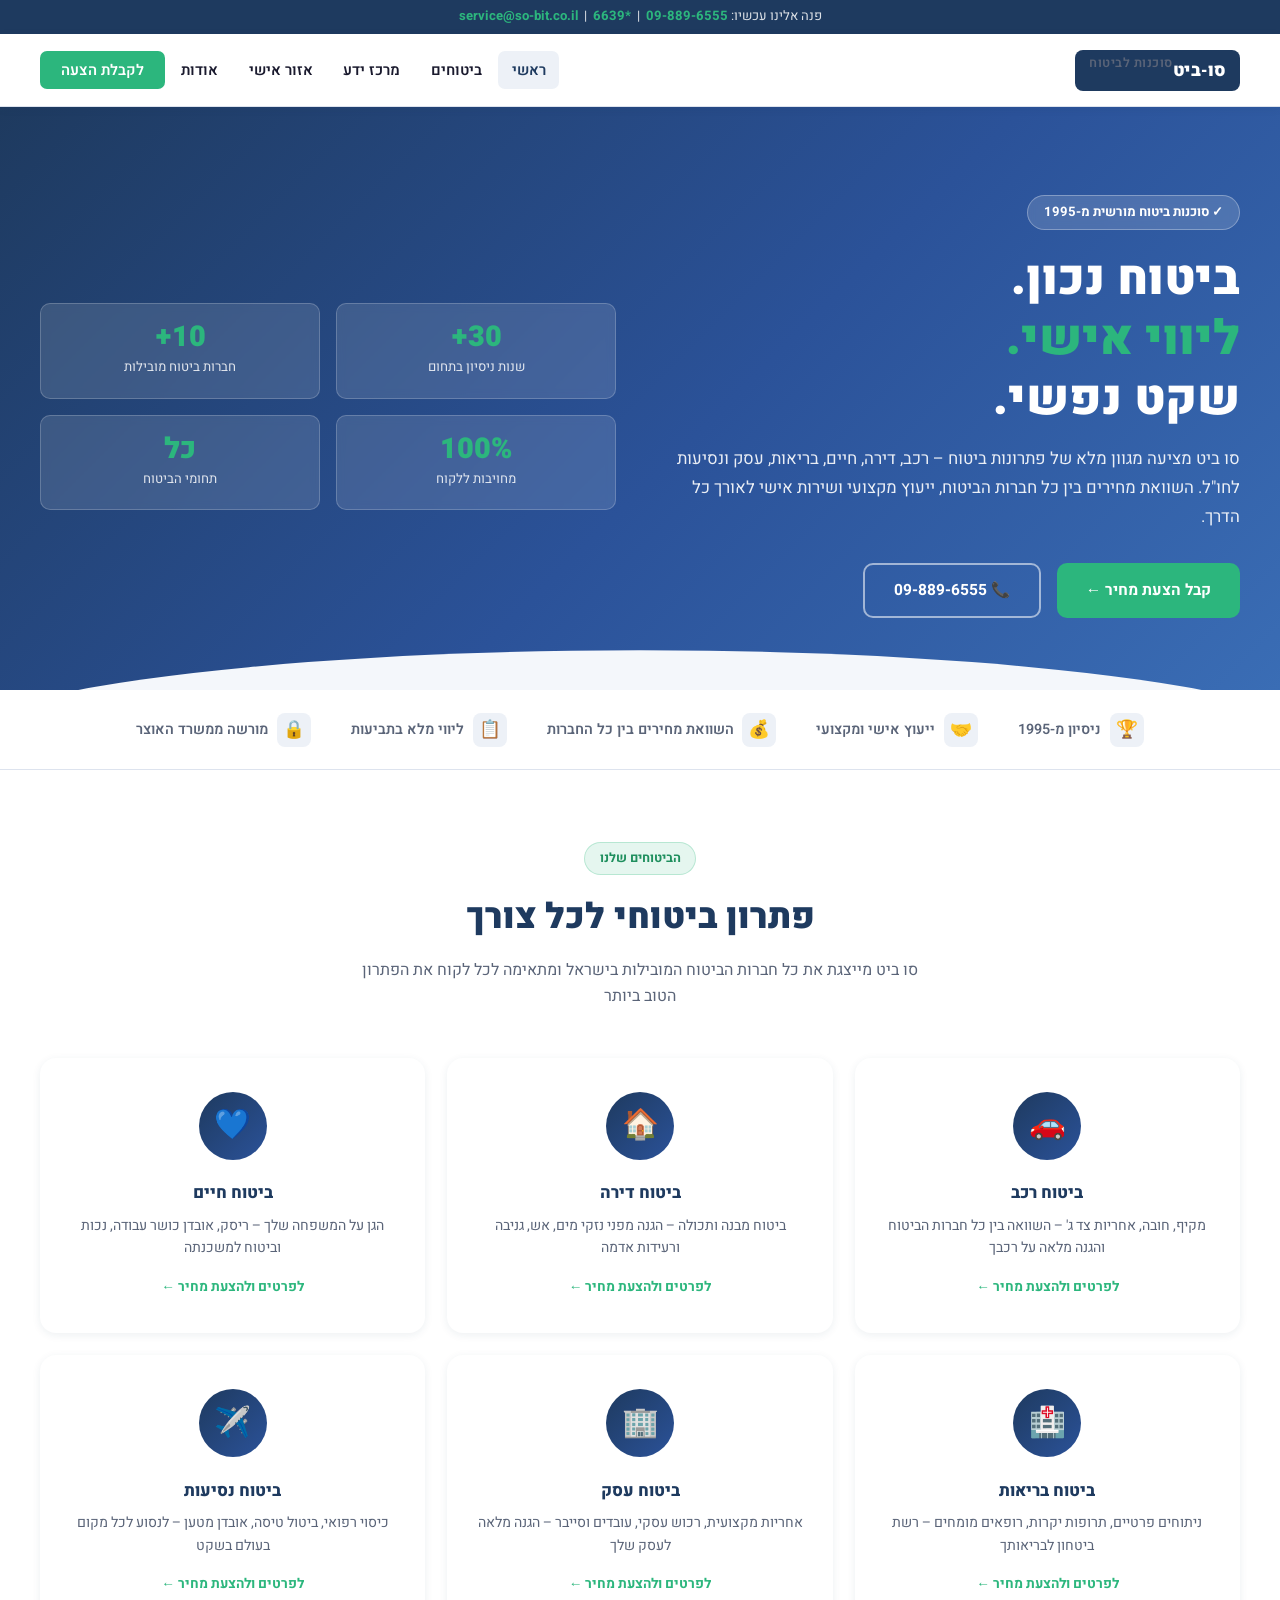
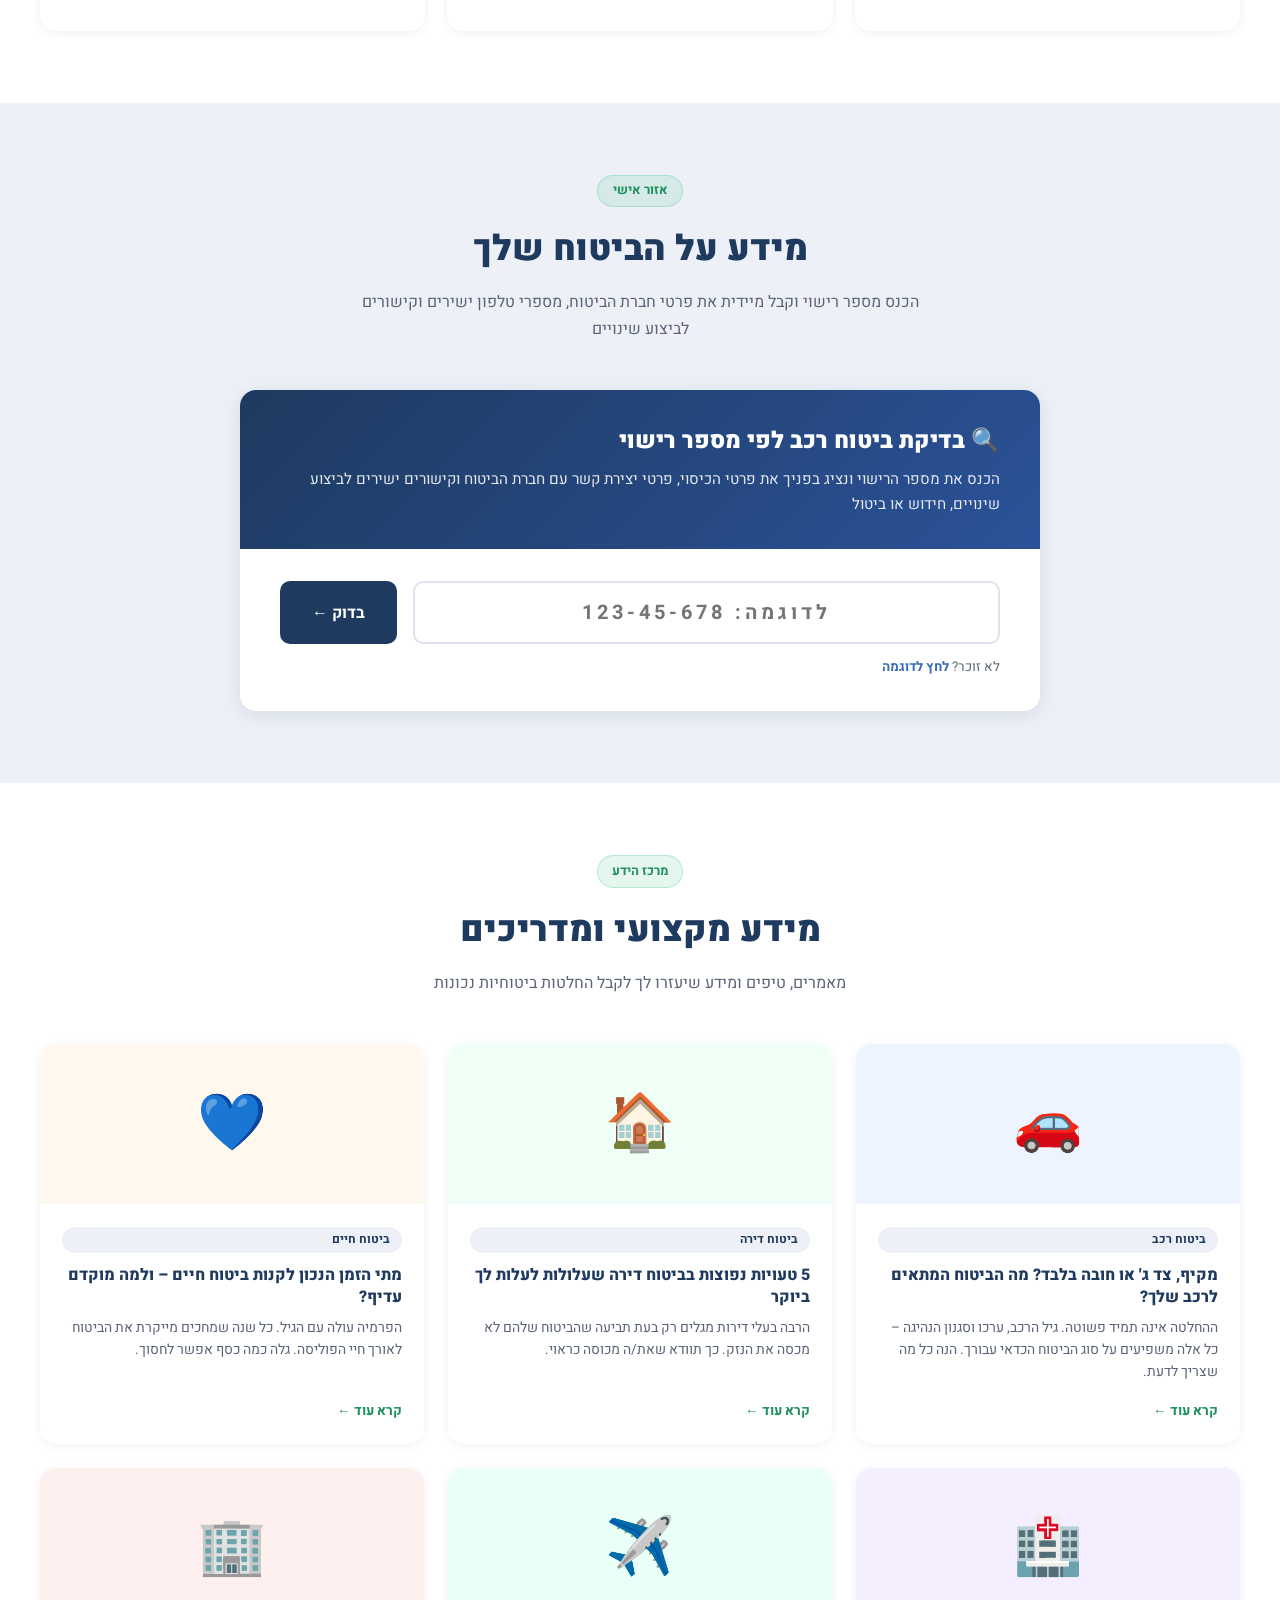
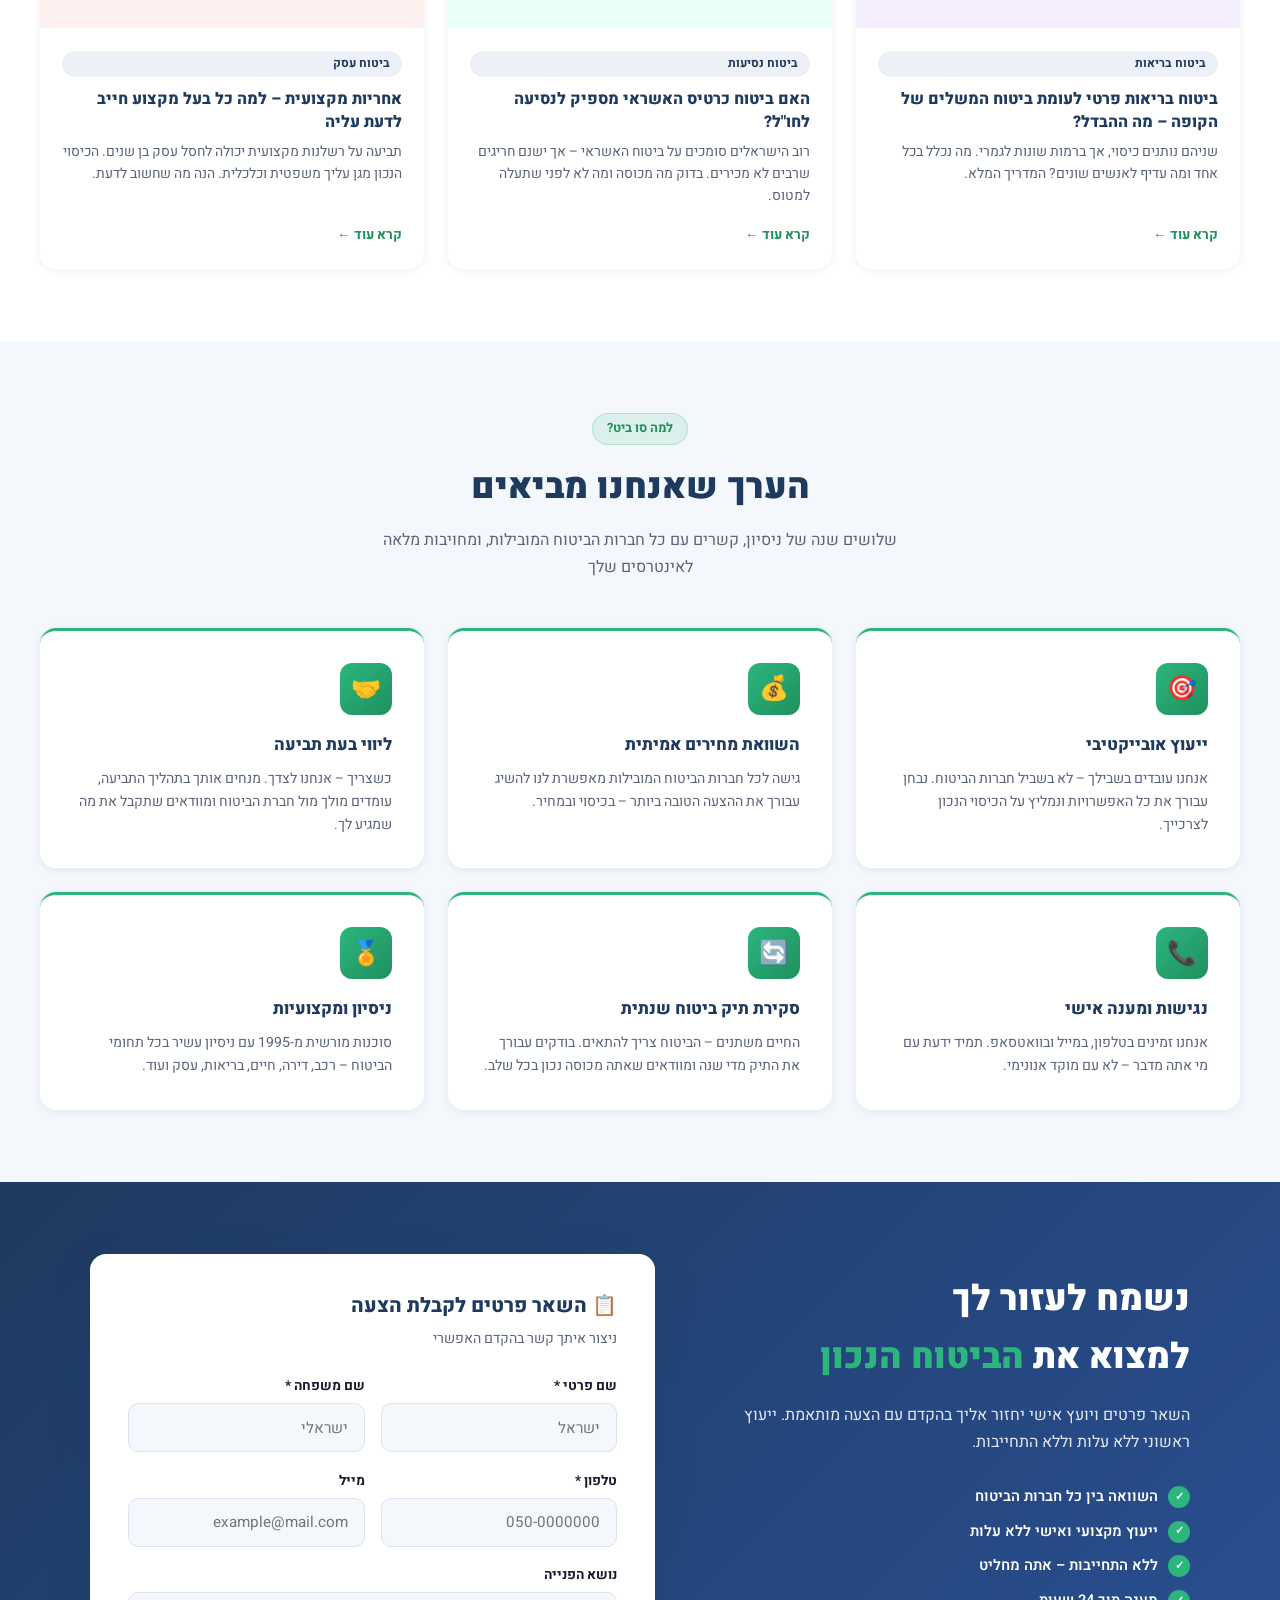
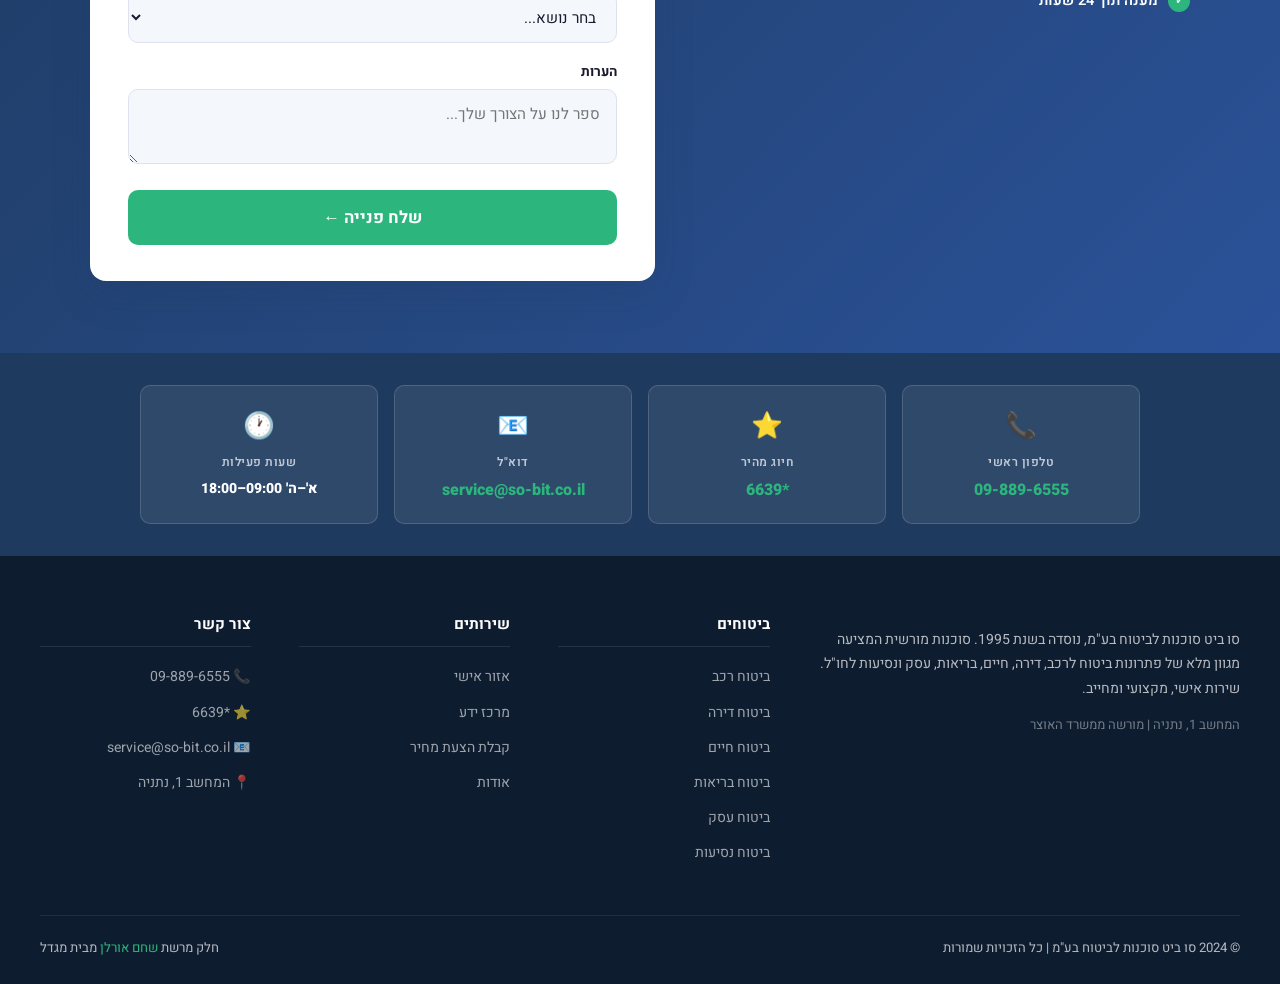
==== index.html @ 4c451e53 "Initial release: So-Bit insurance agency website Full multi-page website including main landing page" ====
<!DOCTYPE html>
<html lang="he" dir="rtl">
<head>
  <meta charset="UTF-8">
  <meta name="viewport" content="width=device-width, initial-scale=1.0">
  <title>סו ביט – סוכנות לביטוח | ביטוח רכב, דירה, חיים, בריאות ועוד</title>
  <meta name="description" content="סו ביט סוכנות לביטוח – ניסיון מ-1995. ביטוח רכב, דירה, חיים, בריאות, עסק ונסיעות. שירות אישי ומקצועי. 09-889-6555">
  <link rel="preconnect" href="https://fonts.googleapis.com">
  <link href="https://fonts.googleapis.com/css2?family=Heebo:wght@400;600;700;800;900&display=swap" rel="stylesheet">
  <link rel="stylesheet" href="style.css">
</head>
<body>

<!-- TOP BAR -->
<div class="top-bar">
  פנה אלינו עכשיו: <a href="tel:098896555">09-889-6555</a> &nbsp;|&nbsp; <a href="tel:*6639">&#42;6639</a> &nbsp;|&nbsp; <a href="mailto:service@so-bit.co.il">service@so-bit.co.il</a>
</div>

<!-- NAVBAR -->
<nav class="navbar">
  <div class="navbar-inner">
    <a href="index.html" class="logo">
      <img src="https://shaham-orlan.co.il/wp-content/uploads/2024/04/so-bit-logo.png"
           alt="סו ביט ביטוח"
           onerror="this.style.display='none'; this.nextElementSibling.style.display='flex'">
      <span class="logo-fallback" style="display:none;">
        סו&#8209;ביט
        <small class="logo-sub">סוכנות לביטוח</small>
      </span>
    </a>
    <div class="hamburger"><span></span><span></span><span></span></div>
    <ul class="nav-links">
      <li><a href="index.html" class="active">ראשי</a></li>
      <li><a href="#products">ביטוחים</a></li>
      <li><a href="#knowledge">מרכז ידע</a></li>
      <li><a href="#personal">אזור אישי</a></li>
      <li><a href="#about">אודות</a></li>
      <li><a href="#lead-form" class="nav-cta">לקבלת הצעה</a></li>
    </ul>
  </div>
</nav>

<!-- HERO -->
<section class="hero">
  <div class="hero-inner container">
    <div class="hero-left">
      <div class="hero-badge">✓ סוכנות ביטוח מורשית מ-1995</div>
      <h1>ביטוח נכון.<br><span>ליווי אישי.</span><br>שקט נפשי.</h1>
      <p class="hero-desc">
        סו ביט מציעה מגוון מלא של פתרונות ביטוח – רכב, דירה, חיים, בריאות, עסק ונסיעות לחו"ל.
        השוואת מחירים בין כל חברות הביטוח, ייעוץ מקצועי ושירות אישי לאורך כל הדרך.
      </p>
      <div class="hero-btns">
        <a href="#lead-form" class="btn btn-green">קבל הצעת מחיר ←</a>
        <a href="tel:098896555" class="btn btn-white-outline">📞 09-889-6555</a>
      </div>
    </div>
    <div class="hero-right">
      <div class="hero-stats">
        <div class="stat-card">
          <div class="stat-num">30+</div>
          <div class="stat-label">שנות ניסיון בתחום</div>
        </div>
        <div class="stat-card">
          <div class="stat-num">10+</div>
          <div class="stat-label">חברות ביטוח מובילות</div>
        </div>
        <div class="stat-card">
          <div class="stat-num">100%</div>
          <div class="stat-label">מחויבות ללקוח</div>
        </div>
        <div class="stat-card">
          <div class="stat-num">כל</div>
          <div class="stat-label">תחומי הביטוח</div>
        </div>
      </div>
    </div>
  </div>
</section>

<!-- TRUST BAR -->
<div class="trust-bar">
  <div class="trust-bar-inner">
    <div class="trust-item"><span class="trust-icon">🏆</span>ניסיון מ-1995</div>
    <div class="trust-item"><span class="trust-icon">🤝</span>ייעוץ אישי ומקצועי</div>
    <div class="trust-item"><span class="trust-icon">💰</span>השוואת מחירים בין כל החברות</div>
    <div class="trust-item"><span class="trust-icon">📋</span>ליווי מלא בתביעות</div>
    <div class="trust-item"><span class="trust-icon">🔒</span>מורשה ממשרד האוצר</div>
  </div>
</div>

<!-- PRODUCTS -->
<section class="section section-white" id="products">
  <div class="container">
    <div class="section-header">
      <div class="tag">הביטוחים שלנו</div>
      <h2>פתרון ביטוחי לכל צורך</h2>
      <p>סו ביט מייצגת את כל חברות הביטוח המובילות בישראל ומתאימה לכל לקוח את הפתרון הטוב ביותר</p>
    </div>
    <div class="products-grid">
      <a href="products/car.html" class="product-card">
        <div class="product-icon">🚗</div>
        <h3>ביטוח רכב</h3>
        <p>מקיף, חובה, אחריות צד ג' – השוואה בין כל חברות הביטוח והגנה מלאה על רכבך</p>
        <span class="product-arrow">לפרטים ולהצעת מחיר ←</span>
      </a>
      <a href="products/home.html" class="product-card">
        <div class="product-icon">🏠</div>
        <h3>ביטוח דירה</h3>
        <p>ביטוח מבנה ותכולה – הגנה מפני נזקי מים, אש, גניבה ורעידות אדמה</p>
        <span class="product-arrow">לפרטים ולהצעת מחיר ←</span>
      </a>
      <a href="products/life.html" class="product-card">
        <div class="product-icon">💙</div>
        <h3>ביטוח חיים</h3>
        <p>הגן על המשפחה שלך – ריסק, אובדן כושר עבודה, נכות וביטוח למשכנתה</p>
        <span class="product-arrow">לפרטים ולהצעת מחיר ←</span>
      </a>
      <a href="products/health.html" class="product-card">
        <div class="product-icon">🏥</div>
        <h3>ביטוח בריאות</h3>
        <p>ניתוחים פרטיים, תרופות יקרות, רופאים מומחים – רשת ביטחון לבריאותך</p>
        <span class="product-arrow">לפרטים ולהצעת מחיר ←</span>
      </a>
      <a href="products/business.html" class="product-card">
        <div class="product-icon">🏢</div>
        <h3>ביטוח עסק</h3>
        <p>אחריות מקצועית, רכוש עסקי, עובדים וסייבר – הגנה מלאה לעסק שלך</p>
        <span class="product-arrow">לפרטים ולהצעת מחיר ←</span>
      </a>
      <a href="products/travel.html" class="product-card">
        <div class="product-icon">✈️</div>
        <h3>ביטוח נסיעות</h3>
        <p>כיסוי רפואי, ביטול טיסה, אובדן מטען – לנסוע לכל מקום בעולם בשקט</p>
        <span class="product-arrow">לפרטים ולהצעת מחיר ←</span>
      </a>
    </div>
  </div>
</section>

<!-- PERSONAL AREA -->
<section class="personal-area" id="personal">
  <div class="container">
    <div class="section-header">
      <div class="tag">אזור אישי</div>
      <h2>מידע על הביטוח שלך</h2>
      <p>הכנס מספר רישוי וקבל מיידית את פרטי חברת הביטוח, מספרי טלפון ישירים וקישורים לביצוע שינויים</p>
    </div>

    <div class="personal-box">
      <div class="personal-box-header">
        <h3>🔍 בדיקת ביטוח רכב לפי מספר רישוי</h3>
        <p>הכנס את מספר הרישוי ונציג בפניך את פרטי הכיסוי, פרטי יצירת קשר עם חברת הביטוח וקישורים ישירים לביצוע שינויים, חידוש או ביטול</p>
      </div>
      <div class="personal-box-body">
        <div class="plate-row">
          <input type="text" id="license-input" class="plate-input" placeholder="לדוגמה: 123-45-678" maxlength="10">
          <button id="search-btn" class="btn-search">בדוק ←</button>
        </div>
        <p class="demo-hint">לא זוכר? <a id="demo-hint" href="#">לחץ לדוגמה</a></p>

        <div id="error-msg" class="error-msg"></div>

        <div id="result-card" class="result-card">
          <div class="result-top">
            <div class="company-badge" id="res-icon">🛡️</div>
            <div>
              <div class="company-name" id="res-company"></div>
              <div class="company-type" id="res-type"></div>
            </div>
          </div>

          <div class="result-grid">
            <div class="result-cell">
              <div class="cell-label">מספר רישוי</div>
              <div class="cell-value" id="res-plate"></div>
            </div>
            <div class="result-cell">
              <div class="cell-label">מספר פוליסה</div>
              <div class="cell-value" id="res-policy"></div>
            </div>
            <div class="result-cell">
              <div class="cell-label">תוקף הפוליסה</div>
              <div class="cell-value" id="res-expiry"></div>
            </div>
          </div>

          <div class="result-actions">
            <h5>פעולות זמינות בחברת הביטוח</h5>
            <div class="action-btns">
              <a id="link-change" href="#" target="_blank" class="action-btn action-btn-fill">🔄 שינוי פרטי ביטוח</a>
              <a id="link-renew"  href="#" target="_blank" class="action-btn action-btn-green">♻️ חידוש פוליסה</a>
              <a id="link-manage" href="#" target="_blank" class="action-btn action-btn-outline">📋 ניהול הפוליסה</a>
              <a id="res-phone" href="#"                   class="action-btn action-btn-outline">📞 שיחה ישירה לחברה</a>
            </div>

            <div class="roadside-box">
              <span id="roadside-info"></span>
            </div>
          </div>

          <div class="result-footer">
            <span>⚠️ המידע מוצג לצרכי נוחות. לאישור פרטי הפוליסה פנה לסוכנות.</span>
            <span>שאלות? <a href="tel:098896555">09-889-6555</a> &nbsp;|&nbsp; <a href="tel:*6639">&#42;6639</a></span>
          </div>
        </div>
      </div>
    </div>
  </div>
</section>

<!-- KNOWLEDGE CENTER -->
<section class="section section-white" id="knowledge">
  <div class="container">
    <div class="section-header">
      <div class="tag">מרכז הידע</div>
      <h2>מידע מקצועי ומדריכים</h2>
      <p>מאמרים, טיפים ומידע שיעזרו לך לקבל החלטות ביטוחיות נכונות</p>
    </div>
    <div class="articles-grid">
      <div class="article-card">
        <div class="article-thumb" style="background:#EEF4FF;">🚗</div>
        <div class="article-body">
          <span class="article-tag">ביטוח רכב</span>
          <h4>מקיף, צד ג' או חובה בלבד? מה הביטוח המתאים לרכב שלך?</h4>
          <p>ההחלטה אינה תמיד פשוטה. גיל הרכב, ערכו וסגנון הנהיגה – כל אלה משפיעים על סוג הביטוח הכדאי עבורך. הנה כל מה שצריך לדעת.</p>
          <span class="article-read-more">קרא עוד ←</span>
        </div>
      </div>
      <div class="article-card">
        <div class="article-thumb" style="background:#F0FFF6;">🏠</div>
        <div class="article-body">
          <span class="article-tag">ביטוח דירה</span>
          <h4>5 טעויות נפוצות בביטוח דירה שעלולות לעלות לך ביוקר</h4>
          <p>הרבה בעלי דירות מגלים רק בעת תביעה שהביטוח שלהם לא מכסה את הנזק. כך תוודא שאת/ה מכוסה כראוי.</p>
          <span class="article-read-more">קרא עוד ←</span>
        </div>
      </div>
      <div class="article-card">
        <div class="article-thumb" style="background:#FFF8EE;">💙</div>
        <div class="article-body">
          <span class="article-tag">ביטוח חיים</span>
          <h4>מתי הזמן הנכון לקנות ביטוח חיים – ולמה מוקדם עדיף?</h4>
          <p>הפרמיה עולה עם הגיל. כל שנה שמחכים מייקרת את הביטוח לאורך חיי הפוליסה. גלה כמה כסף אפשר לחסוך.</p>
          <span class="article-read-more">קרא עוד ←</span>
        </div>
      </div>
      <div class="article-card">
        <div class="article-thumb" style="background:#F5EEFF;">🏥</div>
        <div class="article-body">
          <span class="article-tag">ביטוח בריאות</span>
          <h4>ביטוח בריאות פרטי לעומת ביטוח המשלים של הקופה – מה ההבדל?</h4>
          <p>שניהם נותנים כיסוי, אך ברמות שונות לגמרי. מה נכלל בכל אחד ומה עדיף לאנשים שונים? המדריך המלא.</p>
          <span class="article-read-more">קרא עוד ←</span>
        </div>
      </div>
      <div class="article-card">
        <div class="article-thumb" style="background:#EAFFF6;">✈️</div>
        <div class="article-body">
          <span class="article-tag">ביטוח נסיעות</span>
          <h4>האם ביטוח כרטיס האשראי מספיק לנסיעה לחו"ל?</h4>
          <p>רוב הישראלים סומכים על ביטוח האשראי – אך ישנם חריגים שרבים לא מכירים. בדוק מה מכוסה ומה לא לפני שתעלה למטוס.</p>
          <span class="article-read-more">קרא עוד ←</span>
        </div>
      </div>
      <div class="article-card">
        <div class="article-thumb" style="background:#FFF0F0;">🏢</div>
        <div class="article-body">
          <span class="article-tag">ביטוח עסק</span>
          <h4>אחריות מקצועית – למה כל בעל מקצוע חייב לדעת עליה</h4>
          <p>תביעה על רשלנות מקצועית יכולה לחסל עסק בן שנים. הכיסוי הנכון מגן עליך משפטית וכלכלית. הנה מה שחשוב לדעת.</p>
          <span class="article-read-more">קרא עוד ←</span>
        </div>
      </div>
    </div>
  </div>
</section>

<!-- WHY US -->
<section class="section section-bg" id="about">
  <div class="container">
    <div class="section-header">
      <div class="tag">למה סו ביט?</div>
      <h2>הערך שאנחנו מביאים</h2>
      <p>שלושים שנה של ניסיון, קשרים עם כל חברות הביטוח המובילות, ומחויבות מלאה לאינטרסים שלך</p>
    </div>
    <div class="why-grid">
      <div class="why-card">
        <div class="why-icon">🎯</div>
        <h4>ייעוץ אובייקטיבי</h4>
        <p>אנחנו עובדים בשבילך – לא בשביל חברות הביטוח. נבחן עבורך את כל האפשרויות ונמליץ על הכיסוי הנכון לצרכייך.</p>
      </div>
      <div class="why-card">
        <div class="why-icon">💰</div>
        <h4>השוואת מחירים אמיתית</h4>
        <p>גישה לכל חברות הביטוח המובילות מאפשרת לנו להשיג עבורך את ההצעה הטובה ביותר – בכיסוי ובמחיר.</p>
      </div>
      <div class="why-card">
        <div class="why-icon">🤝</div>
        <h4>ליווי בעת תביעה</h4>
        <p>כשצריך – אנחנו לצדך. מנחים אותך בתהליך התביעה, עומדים מולך מול חברת הביטוח ומוודאים שתקבל את מה שמגיע לך.</p>
      </div>
      <div class="why-card">
        <div class="why-icon">📞</div>
        <h4>נגישות ומענה אישי</h4>
        <p>אנחנו זמינים בטלפון, במייל ובוואטסאפ. תמיד ידעת עם מי אתה מדבר – לא עם מוקד אנונימי.</p>
      </div>
      <div class="why-card">
        <div class="why-icon">🔄</div>
        <h4>סקירת תיק ביטוח שנתית</h4>
        <p>החיים משתנים – הביטוח צריך להתאים. בודקים עבורך את התיק מדי שנה ומוודאים שאתה מכוסה נכון בכל שלב.</p>
      </div>
      <div class="why-card">
        <div class="why-icon">🏅</div>
        <h4>ניסיון ומקצועיות</h4>
        <p>סוכנות מורשית מ-1995 עם ניסיון עשיר בכל תחומי הביטוח – רכב, דירה, חיים, בריאות, עסק ועוד.</p>
      </div>
    </div>
  </div>
</section>

<!-- LEAD FORM -->
<section class="lead-section" id="lead-form">
  <div class="lead-wrap">
    <div class="lead-left">
      <h2>נשמח לעזור לך<br>למצוא את <span>הביטוח הנכון</span></h2>
      <p>השאר פרטים ויועץ אישי יחזור אליך בהקדם עם הצעה מותאמת. ייעוץ ראשוני ללא עלות וללא התחייבות.</p>
      <div class="lead-promise">
        <div class="promise-item"><div class="promise-check">✓</div>השוואה בין כל חברות הביטוח</div>
        <div class="promise-item"><div class="promise-check">✓</div>ייעוץ מקצועי ואישי ללא עלות</div>
        <div class="promise-item"><div class="promise-check">✓</div>ללא התחייבות – אתה מחליט</div>
        <div class="promise-item"><div class="promise-check">✓</div>מענה תוך 24 שעות</div>
      </div>
    </div>
    <div class="lead-form-box">
      <h3>📋 השאר פרטים לקבלת הצעה</h3>
      <p>ניצור איתך קשר בהקדם האפשרי</p>
      <form id="lead-form-main">
        <div class="form-row">
          <div class="form-group"><label>שם פרטי *</label><input type="text" placeholder="ישראל" required></div>
          <div class="form-group"><label>שם משפחה *</label><input type="text" placeholder="ישראלי" required></div>
        </div>
        <div class="form-row">
          <div class="form-group"><label>טלפון *</label><input type="tel" placeholder="050-0000000" required></div>
          <div class="form-group"><label>מייל</label><input type="email" placeholder="example@mail.com"></div>
        </div>
        <div class="form-group">
          <label>נושא הפנייה</label>
          <select>
            <option value="">בחר נושא...</option>
            <option>ביטוח רכב</option>
            <option>ביטוח דירה</option>
            <option>ביטוח חיים</option>
            <option>ביטוח בריאות</option>
            <option>ביטוח עסק</option>
            <option>ביטוח נסיעות לחו"ל</option>
            <option>סקירת תיק ביטוח קיים</option>
            <option>אחר</option>
          </select>
        </div>
        <div class="form-group"><label>הערות</label><textarea placeholder="ספר לנו על הצורך שלך..."></textarea></div>
        <button type="submit" class="btn-submit">שלח פנייה ←</button>
      </form>
      <div class="success-msg" id="success-main">✅ תודה! קיבלנו את פנייתך. יועץ יחזור אליך בהקדם.</div>
    </div>
  </div>
</section>

<!-- CONTACT -->
<div class="contact-strip" id="contact">
  <div class="contact-strip-inner container">
    <div class="contact-tile">
      <div class="contact-tile-icon">📞</div>
      <div class="contact-tile-label">טלפון ראשי</div>
      <div class="contact-tile-value"><a href="tel:098896555">09-889-6555</a></div>
    </div>
    <div class="contact-tile">
      <div class="contact-tile-icon">⭐</div>
      <div class="contact-tile-label">חיוג מהיר</div>
      <div class="contact-tile-value"><a href="tel:*6639">&#42;6639</a></div>
    </div>
    <div class="contact-tile">
      <div class="contact-tile-icon">📧</div>
      <div class="contact-tile-label">דוא"ל</div>
      <div class="contact-tile-value"><a href="mailto:service@so-bit.co.il">service@so-bit.co.il</a></div>
    </div>
    <div class="contact-tile">
      <div class="contact-tile-icon">🕐</div>
      <div class="contact-tile-label">שעות פעילות</div>
      <div class="contact-tile-value" style="font-size:0.88rem;">א'–ה' 09:00–18:00</div>
    </div>
  </div>
</div>

<!-- FOOTER -->
<footer>
  <div class="footer-inner">
    <div class="footer-grid">
      <div class="footer-brand footer-col">
        <img src="https://shaham-orlan.co.il/wp-content/uploads/2024/04/so-bit-logo.png"
             alt="סו ביט" class="footer-logo-img"
             onerror="this.style.display='none'">
        <p>סו ביט סוכנות לביטוח בע"מ, נוסדה בשנת 1995. סוכנות מורשית המציעה מגוון מלא של פתרונות ביטוח לרכב, דירה, חיים, בריאות, עסק ונסיעות לחו"ל. שירות אישי, מקצועי ומחייב.</p>
        <p style="margin-top:0.8rem; font-size:0.82rem; opacity:0.6;">המחשב 1, נתניה | מורשה ממשרד האוצר</p>
      </div>
      <div class="footer-col">
        <h4>ביטוחים</h4>
        <ul>
          <li><a href="products/car.html">ביטוח רכב</a></li>
          <li><a href="products/home.html">ביטוח דירה</a></li>
          <li><a href="products/life.html">ביטוח חיים</a></li>
          <li><a href="products/health.html">ביטוח בריאות</a></li>
          <li><a href="products/business.html">ביטוח עסק</a></li>
          <li><a href="products/travel.html">ביטוח נסיעות</a></li>
        </ul>
      </div>
      <div class="footer-col">
        <h4>שירותים</h4>
        <ul>
          <li><a href="#personal">אזור אישי</a></li>
          <li><a href="#knowledge">מרכז ידע</a></li>
          <li><a href="#lead-form">קבלת הצעת מחיר</a></li>
          <li><a href="#about">אודות</a></li>
        </ul>
      </div>
      <div class="footer-col">
        <h4>צור קשר</h4>
        <ul>
          <li><a href="tel:098896555">📞 09-889-6555</a></li>
          <li><a href="tel:*6639">⭐ &#42;6639</a></li>
          <li><a href="mailto:service@so-bit.co.il">📧 service@so-bit.co.il</a></li>
          <li><a href="#contact">📍 המחשב 1, נתניה</a></li>
        </ul>
      </div>
    </div>
    <div class="footer-bottom">
      <span>© 2024 סו ביט סוכנות לביטוח בע"מ | כל הזכויות שמורות</span>
      <span>חלק מרשת <a href="https://shaham-orlan.co.il" target="_blank" style="color:var(--accent);">שחם אורלן</a> מבית מגדל</span>
    </div>
  </div>
</footer>

<script src="script.js"></script>
</body>
</html>
---- style.css ----
/* ===== GLOBAL ===== */
:root {
  --primary:       #1E3A5F;
  --primary-mid:   #2B5299;
  --primary-light: #3A6DB5;
  --accent:        #2CB67D;
  --accent-dark:   #1F8F5E;
  --gold:          #D4A017;
  --text:          #1A1A2E;
  --text-light:    #5A6478;
  --bg:            #F4F7FB;
  --bg2:           #EDF1F7;
  --white:         #FFFFFF;
  --border:        #DDE3EE;
  --shadow-sm:     0 2px 8px rgba(30,58,95,0.08);
  --shadow:        0 4px 20px rgba(30,58,95,0.12);
  --shadow-lg:     0 12px 40px rgba(30,58,95,0.18);
  --radius:        10px;
  --radius-lg:     16px;
}

* { box-sizing: border-box; margin: 0; padding: 0; }
html { scroll-behavior: smooth; }
body {
  font-family: 'Heebo', 'Arial Hebrew', Arial, sans-serif;
  direction: rtl;
  color: var(--text);
  background: var(--bg);
  line-height: 1.65;
  font-size: 16px;
}
a { text-decoration: none; color: inherit; }
img { max-width: 100%; }

/* ===== TOP BAR ===== */
.top-bar {
  background: var(--primary);
  color: rgba(255,255,255,0.85);
  font-size: 0.82rem;
  padding: 0.4rem 2rem;
  text-align: center;
}
.top-bar a { color: var(--accent); font-weight: 700; }

/* ===== NAVBAR ===== */
.navbar {
  background: var(--white);
  border-bottom: 1px solid var(--border);
  padding: 0 2rem;
  position: sticky;
  top: 0;
  z-index: 1000;
  box-shadow: var(--shadow-sm);
}
.navbar-inner {
  max-width: 1200px;
  margin: 0 auto;
  display: flex;
  align-items: center;
  justify-content: space-between;
  height: 72px;
}
.logo {
  display: flex;
  align-items: center;
  gap: 10px;
}
.logo img {
  height: 48px;
  width: auto;
}
.logo-fallback {
  background: var(--primary);
  color: var(--white);
  font-size: 1.1rem;
  font-weight: 900;
  padding: 0.4rem 0.9rem;
  border-radius: 8px;
  letter-spacing: 0.5px;
}
.logo-sub {
  font-size: 0.8rem;
  color: var(--text-light);
  font-weight: 600;
  display: block;
  line-height: 1.2;
}

.nav-links {
  display: flex;
  gap: 0.2rem;
  list-style: none;
  align-items: center;
}
.nav-links a {
  color: var(--text);
  padding: 0.5rem 0.85rem;
  border-radius: 7px;
  font-size: 0.93rem;
  font-weight: 600;
  transition: all 0.18s;
}
.nav-links a:hover { background: var(--bg); color: var(--primary); }
.nav-links a.active { color: var(--primary); background: var(--bg2); }
.nav-cta {
  background: var(--accent) !important;
  color: var(--white) !important;
  padding: 0.5rem 1.3rem !important;
}
.nav-cta:hover { background: var(--accent-dark) !important; }

.hamburger {
  display: none;
  flex-direction: column;
  gap: 5px;
  cursor: pointer;
  padding: 6px;
}
.hamburger span {
  width: 24px; height: 2.5px;
  background: var(--primary);
  border-radius: 3px;
  transition: 0.3s;
}

/* ===== HERO ===== */
.hero {
  background: linear-gradient(135deg, var(--primary) 0%, var(--primary-mid) 55%, #3A6DB5 100%);
  color: var(--white);
  padding: 5.5rem 2rem 4.5rem;
  position: relative;
  overflow: hidden;
}
.hero::after {
  content: '';
  position: absolute;
  bottom: -60px;
  left: 0; right: 0;
  height: 100px;
  background: var(--bg);
  clip-path: ellipse(55% 100% at 50% 100%);
}
.hero-inner {
  max-width: 1200px;
  margin: 0 auto;
  display: grid;
  grid-template-columns: 1fr 1fr;
  gap: 3rem;
  align-items: center;
}
.hero-badge {
  display: inline-flex;
  align-items: center;
  gap: 0.4rem;
  background: rgba(255,255,255,0.15);
  border: 1px solid rgba(255,255,255,0.3);
  padding: 0.35rem 1rem;
  border-radius: 50px;
  font-size: 0.82rem;
  font-weight: 700;
  margin-bottom: 1.2rem;
  backdrop-filter: blur(4px);
}
.hero h1 {
  font-size: clamp(1.9rem, 3.8vw, 3rem);
  font-weight: 900;
  line-height: 1.25;
  margin-bottom: 1rem;
}
.hero h1 span { color: var(--accent); }
.hero-desc {
  font-size: 1.05rem;
  opacity: 0.9;
  margin-bottom: 2rem;
  line-height: 1.7;
}
.hero-btns { display: flex; gap: 1rem; flex-wrap: wrap; }

.btn {
  padding: 0.8rem 1.8rem;
  border-radius: var(--radius);
  font-size: 0.97rem;
  font-weight: 700;
  border: none;
  cursor: pointer;
  transition: all 0.22s;
  display: inline-flex;
  align-items: center;
  gap: 0.45rem;
  font-family: inherit;
}
.btn-green { background: var(--accent); color: var(--white); }
.btn-green:hover { background: var(--accent-dark); transform: translateY(-2px); box-shadow: 0 6px 20px rgba(44,182,125,0.35); }
.btn-white-outline { background: transparent; color: var(--white); border: 2px solid rgba(255,255,255,0.55); }
.btn-white-outline:hover { background: rgba(255,255,255,0.12); border-color: white; }
.btn-primary { background: var(--primary); color: var(--white); }
.btn-primary:hover { background: var(--primary-mid); transform: translateY(-2px); }

/* Hero stats */
.hero-stats {
  display: grid;
  grid-template-columns: 1fr 1fr;
  gap: 1rem;
}
.stat-card {
  background: rgba(255,255,255,0.12);
  border: 1px solid rgba(255,255,255,0.2);
  border-radius: var(--radius);
  padding: 1.2rem;
  text-align: center;
  backdrop-filter: blur(4px);
}
.stat-num { font-size: 1.8rem; font-weight: 900; color: var(--accent); line-height: 1; }
.stat-label { font-size: 0.82rem; opacity: 0.85; margin-top: 0.3rem; }

/* ===== TRUST BAR ===== */
.trust-bar {
  background: var(--white);
  border-bottom: 1px solid var(--border);
  padding: 1.4rem 2rem;
  box-shadow: var(--shadow-sm);
}
.trust-bar-inner {
  max-width: 1200px;
  margin: 0 auto;
  display: flex;
  justify-content: center;
  gap: 2.5rem;
  flex-wrap: wrap;
}
.trust-item {
  display: flex;
  align-items: center;
  gap: 0.55rem;
  font-size: 0.9rem;
  color: var(--text-light);
  font-weight: 600;
}
.trust-icon {
  width: 34px; height: 34px;
  background: var(--bg2);
  border-radius: 8px;
  display: flex; align-items: center; justify-content: center;
  font-size: 1.1rem;
}

/* ===== CONTAINER / SECTION ===== */
.container { max-width: 1200px; margin: 0 auto; }
.section { padding: 4.5rem 2rem; }
.section-white { background: var(--white); }
.section-bg { background: var(--bg); }
.section-dark { background: var(--primary); color: var(--white); }

.section-header { text-align: center; margin-bottom: 3rem; }
.section-header .tag {
  display: inline-block;
  background: rgba(44,182,125,0.12);
  color: var(--accent-dark);
  padding: 0.3rem 0.9rem;
  border-radius: 50px;
  font-size: 0.8rem;
  font-weight: 700;
  margin-bottom: 0.8rem;
  border: 1px solid rgba(44,182,125,0.25);
}
.section-header h2 {
  font-size: clamp(1.6rem, 3vw, 2.2rem);
  font-weight: 900;
  color: var(--primary);
  margin-bottom: 0.7rem;
}
.section-dark .section-header h2 { color: var(--white); }
.section-header p { color: var(--text-light); max-width: 560px; margin: 0 auto; font-size: 1rem; }

/* ===== PRODUCTS GRID ===== */
.products-grid {
  display: grid;
  grid-template-columns: repeat(3, 1fr);
  gap: 1.4rem;
}
.product-card {
  background: var(--white);
  border-radius: var(--radius-lg);
  padding: 2rem 1.6rem;
  text-align: center;
  box-shadow: var(--shadow-sm);
  transition: all 0.28s;
  cursor: pointer;
  border: 2px solid transparent;
  display: block;
  color: var(--text);
}
.product-card:hover {
  transform: translateY(-5px);
  border-color: var(--accent);
  box-shadow: var(--shadow);
}
.product-icon {
  width: 68px; height: 68px;
  background: linear-gradient(135deg, var(--primary), var(--primary-mid));
  border-radius: 50%;
  display: flex; align-items: center; justify-content: center;
  font-size: 1.85rem;
  margin: 0 auto 1.2rem;
}
.product-card h3 { font-size: 1.05rem; font-weight: 800; color: var(--primary); margin-bottom: 0.5rem; }
.product-card p { font-size: 0.88rem; color: var(--text-light); line-height: 1.6; }
.product-arrow {
  display: inline-block;
  margin-top: 1rem;
  color: var(--accent);
  font-weight: 700;
  font-size: 0.85rem;
}

/* ===== PERSONAL AREA ===== */
.personal-area { background: var(--bg2); padding: 4.5rem 2rem; }

.personal-box {
  background: var(--white);
  border-radius: var(--radius-lg);
  overflow: hidden;
  max-width: 800px;
  margin: 0 auto;
  box-shadow: var(--shadow);
}
.personal-box-header {
  background: linear-gradient(135deg, var(--primary), var(--primary-mid));
  padding: 2rem 2.5rem;
  color: var(--white);
}
.personal-box-header h3 { font-size: 1.45rem; font-weight: 900; margin-bottom: 0.4rem; }
.personal-box-header p { opacity: 0.88; font-size: 0.95rem; }

.personal-box-body { padding: 2rem 2.5rem; }

.plate-row {
  display: flex;
  gap: 1rem;
  margin-bottom: 0.8rem;
}
.plate-input {
  flex: 1;
  padding: 0.95rem 1.2rem;
  font-size: 1.25rem;
  font-weight: 700;
  border: 2px solid var(--border);
  border-radius: var(--radius);
  text-align: center;
  letter-spacing: 4px;
  direction: ltr;
  transition: border-color 0.2s;
  font-family: inherit;
}
.plate-input:focus { outline: none; border-color: var(--primary-light); }

.btn-search {
  padding: 0.95rem 2rem;
  background: var(--primary);
  color: var(--white);
  border: none;
  border-radius: var(--radius);
  font-size: 1rem;
  font-weight: 700;
  cursor: pointer;
  transition: all 0.22s;
  white-space: nowrap;
  font-family: inherit;
}
.btn-search:hover { background: var(--primary-mid); }

.demo-hint { font-size: 0.83rem; color: var(--text-light); }
.demo-hint a { color: var(--primary-light); font-weight: 700; cursor: pointer; }

.error-msg {
  display: none;
  background: #FEF0EE;
  border: 1.5px solid #E05C4A;
  border-radius: var(--radius);
  padding: 0.9rem 1.2rem;
  color: #C0392B;
  font-weight: 600;
  margin-top: 0.8rem;
  font-size: 0.92rem;
}
.error-msg.show { display: block; }

/* Result card */
.result-card {
  display: none;
  margin-top: 1.5rem;
  border: 2px solid var(--border);
  border-radius: var(--radius-lg);
  overflow: hidden;
}
.result-card.show { display: block; }

.result-top {
  display: flex;
  align-items: center;
  gap: 1rem;
  padding: 1.4rem 1.6rem;
  background: var(--bg2);
  border-bottom: 1px solid var(--border);
}
.company-badge {
  width: 56px; height: 56px;
  border-radius: 12px;
  background: var(--primary);
  color: var(--white);
  display: flex; align-items: center; justify-content: center;
  font-size: 1.7rem;
  flex-shrink: 0;
}
.company-name { font-size: 1.15rem; font-weight: 800; color: var(--primary); }
.company-type { font-size: 0.85rem; color: var(--text-light); margin-top: 0.1rem; }

.result-grid {
  display: grid;
  grid-template-columns: repeat(3, 1fr);
  gap: 0;
  border-bottom: 1px solid var(--border);
}
.result-cell {
  padding: 1rem 1.4rem;
  border-left: 1px solid var(--border);
}
.result-cell:last-child { border-left: none; }
.cell-label { font-size: 0.78rem; color: var(--text-light); font-weight: 600; margin-bottom: 0.25rem; }
.cell-value { font-size: 0.98rem; font-weight: 700; color: var(--text); }

.result-actions { padding: 1.4rem 1.6rem; }
.result-actions h5 { font-size: 0.88rem; font-weight: 700; color: var(--text-light); margin-bottom: 0.9rem; text-transform: uppercase; letter-spacing: 0.5px; }

.action-btns { display: grid; grid-template-columns: repeat(2, 1fr); gap: 0.7rem; margin-bottom: 1rem; }
.action-btn {
  display: flex;
  align-items: center;
  gap: 0.6rem;
  padding: 0.8rem 1rem;
  border-radius: var(--radius);
  font-size: 0.9rem;
  font-weight: 700;
  cursor: pointer;
  border: 2px solid;
  transition: all 0.2s;
  font-family: inherit;
  text-align: right;
}
.action-btn-fill { background: var(--primary); color: var(--white); border-color: var(--primary); }
.action-btn-fill:hover { background: var(--primary-mid); }
.action-btn-green { background: var(--accent); color: var(--white); border-color: var(--accent); }
.action-btn-green:hover { background: var(--accent-dark); }
.action-btn-outline { background: var(--white); color: var(--primary); border-color: var(--primary); }
.action-btn-outline:hover { background: var(--bg2); }

.roadside-box {
  background: #FFF8E6;
  border: 1.5px solid #F0C040;
  border-radius: var(--radius);
  padding: 0.9rem 1.2rem;
  display: flex;
  align-items: center;
  gap: 0.8rem;
  font-size: 0.9rem;
}
.roadside-box strong { color: var(--primary); }
.roadside-box a { color: var(--primary-mid); font-weight: 700; }

.result-footer {
  padding: 0.8rem 1.6rem;
  background: var(--bg2);
  font-size: 0.8rem;
  color: var(--text-light);
  border-top: 1px solid var(--border);
  display: flex;
  align-items: center;
  justify-content: space-between;
  flex-wrap: wrap;
  gap: 0.5rem;
}
.result-footer a { color: var(--primary); font-weight: 700; }

/* ===== LEAD FORM SECTION ===== */
.lead-section {
  background: linear-gradient(135deg, var(--primary) 0%, var(--primary-mid) 100%);
  padding: 4.5rem 2rem;
}
.lead-wrap {
  display: grid;
  grid-template-columns: 1fr 1.2fr;
  gap: 4rem;
  max-width: 1100px;
  margin: 0 auto;
  align-items: start;
}
.lead-left { color: var(--white); padding-top: 1rem; }
.lead-left h2 { font-size: clamp(1.6rem, 3vw, 2.2rem); font-weight: 900; margin-bottom: 1rem; }
.lead-left h2 span { color: var(--accent); }
.lead-left p { opacity: 0.88; font-size: 1rem; line-height: 1.7; margin-bottom: 1.8rem; }
.lead-promise {
  display: flex;
  flex-direction: column;
  gap: 0.65rem;
}
.promise-item {
  display: flex;
  align-items: center;
  gap: 0.65rem;
  font-size: 0.92rem;
  font-weight: 600;
}
.promise-check {
  width: 22px; height: 22px;
  background: var(--accent);
  border-radius: 50%;
  display: flex; align-items: center; justify-content: center;
  font-size: 0.7rem;
  flex-shrink: 0;
}

.lead-form-box {
  background: var(--white);
  border-radius: var(--radius-lg);
  padding: 2.2rem 2.4rem;
  box-shadow: var(--shadow-lg);
}
.lead-form-box h3 { font-size: 1.25rem; font-weight: 800; color: var(--primary); margin-bottom: 0.3rem; }
.lead-form-box > p { font-size: 0.88rem; color: var(--text-light); margin-bottom: 1.6rem; }

.form-row { display: grid; grid-template-columns: 1fr 1fr; gap: 1rem; }
.form-group { margin-bottom: 1.1rem; }
.form-group label { display: block; font-size: 0.85rem; font-weight: 700; color: var(--text); margin-bottom: 0.35rem; }
.form-group input,
.form-group select,
.form-group textarea {
  width: 100%;
  padding: 0.78rem 1rem;
  border: 1.5px solid var(--border);
  border-radius: var(--radius);
  font-size: 0.95rem;
  font-family: inherit;
  direction: rtl;
  transition: border-color 0.2s, box-shadow 0.2s;
  background: var(--bg);
  color: var(--text);
}
.form-group input:focus,
.form-group select:focus,
.form-group textarea:focus {
  outline: none;
  border-color: var(--primary-light);
  box-shadow: 0 0 0 3px rgba(58,109,181,0.12);
  background: var(--white);
}
.form-group textarea { resize: vertical; min-height: 75px; }

.btn-submit {
  width: 100%;
  padding: 0.95rem;
  background: var(--accent);
  color: var(--white);
  border: none;
  border-radius: var(--radius);
  font-size: 1.05rem;
  font-weight: 700;
  cursor: pointer;
  transition: all 0.22s;
  font-family: inherit;
}
.btn-submit:hover { background: var(--accent-dark); transform: translateY(-2px); box-shadow: 0 6px 20px rgba(44,182,125,0.35); }

.success-msg {
  display: none;
  background: #EAF7F0;
  border: 1.5px solid #2CB67D;
  border-radius: var(--radius);
  padding: 1.2rem;
  text-align: center;
  color: #1a7a52;
  font-weight: 700;
  font-size: 1rem;
}

/* ===== KNOWLEDGE / ARTICLES ===== */
.articles-grid {
  display: grid;
  grid-template-columns: repeat(3, 1fr);
  gap: 1.5rem;
}
.article-card {
  background: var(--white);
  border-radius: var(--radius-lg);
  overflow: hidden;
  box-shadow: var(--shadow-sm);
  transition: all 0.25s;
  display: flex;
  flex-direction: column;
}
.article-card:hover { transform: translateY(-4px); box-shadow: var(--shadow); }
.article-thumb {
  height: 160px;
  display: flex; align-items: center; justify-content: center;
  font-size: 3.5rem;
}
.article-body { padding: 1.4rem; flex: 1; display: flex; flex-direction: column; }
.article-tag {
  display: inline-block;
  background: var(--bg2);
  color: var(--primary);
  padding: 0.2rem 0.7rem;
  border-radius: 50px;
  font-size: 0.75rem;
  font-weight: 700;
  margin-bottom: 0.7rem;
}
.article-card h4 { font-size: 1rem; font-weight: 800; color: var(--primary); margin-bottom: 0.5rem; line-height: 1.4; }
.article-card p { font-size: 0.87rem; color: var(--text-light); line-height: 1.6; flex: 1; }
.article-read-more {
  display: inline-flex;
  align-items: center;
  gap: 0.3rem;
  color: var(--accent-dark);
  font-size: 0.85rem;
  font-weight: 700;
  margin-top: 1rem;
  cursor: pointer;
}

/* ===== BENEFITS / WHY ===== */
.why-grid {
  display: grid;
  grid-template-columns: repeat(3, 1fr);
  gap: 1.5rem;
}
.why-card {
  background: var(--white);
  border-radius: var(--radius-lg);
  padding: 2rem;
  box-shadow: var(--shadow-sm);
  border-top: 3px solid var(--accent);
  transition: box-shadow 0.25s;
}
.why-card:hover { box-shadow: var(--shadow); }
.why-icon {
  width: 52px; height: 52px;
  background: linear-gradient(135deg, var(--accent), var(--accent-dark));
  border-radius: 12px;
  display: flex; align-items: center; justify-content: center;
  font-size: 1.5rem;
  margin-bottom: 1rem;
}
.why-card h4 { font-size: 1.05rem; font-weight: 800; color: var(--primary); margin-bottom: 0.5rem; }
.why-card p { font-size: 0.88rem; color: var(--text-light); line-height: 1.65; }

/* ===== FAQ ===== */
.faq-item {
  background: var(--white);
  border-radius: var(--radius);
  margin-bottom: 0.6rem;
  overflow: hidden;
  box-shadow: var(--shadow-sm);
  border: 1px solid var(--border);
}
.faq-question {
  padding: 1.1rem 1.4rem;
  font-weight: 700;
  font-size: 0.97rem;
  cursor: pointer;
  display: flex;
  justify-content: space-between;
  align-items: center;
  color: var(--primary);
  transition: background 0.18s;
  gap: 1rem;
}
.faq-question:hover { background: var(--bg2); }
.faq-answer { padding: 0 1.4rem 1.1rem; color: var(--text-light); display: none; line-height: 1.7; font-size: 0.93rem; }
.faq-item.open .faq-answer { display: block; }
.faq-icon { transition: transform 0.2s; color: var(--accent); font-size: 0.8rem; flex-shrink: 0; }
.faq-item.open .faq-icon { transform: rotate(180deg); }

/* ===== CONTACT STRIP ===== */
.contact-strip {
  background: var(--primary);
  color: var(--white);
  padding: 2rem 2rem;
}
.contact-strip-inner {
  max-width: 1000px;
  margin: 0 auto;
  display: grid;
  grid-template-columns: repeat(4, 1fr);
  gap: 1rem;
}
.contact-tile {
  background: rgba(255,255,255,0.08);
  border: 1px solid rgba(255,255,255,0.15);
  border-radius: var(--radius);
  padding: 1.2rem;
  text-align: center;
  transition: background 0.2s;
}
.contact-tile:hover { background: rgba(255,255,255,0.13); }
.contact-tile-icon { font-size: 1.6rem; margin-bottom: 0.4rem; }
.contact-tile-label { font-size: 0.75rem; opacity: 0.7; font-weight: 600; margin-bottom: 0.25rem; text-transform: uppercase; letter-spacing: 0.5px; }
.contact-tile-value { font-size: 1rem; font-weight: 800; }
.contact-tile a { color: var(--accent); }

/* ===== PAGE HERO (product pages) ===== */
.page-hero {
  background: linear-gradient(135deg, var(--primary) 0%, var(--primary-mid) 100%);
  color: var(--white);
  padding: 4rem 2rem;
  text-align: center;
}
.page-hero .icon { font-size: 3.5rem; margin-bottom: 1rem; }
.page-hero h1 { font-size: clamp(1.8rem, 4vw, 2.8rem); font-weight: 900; margin-bottom: 0.8rem; }
.page-hero p { font-size: 1.05rem; opacity: 0.9; max-width: 580px; margin: 0 auto; }

/* ===== BREADCRUMB ===== */
.breadcrumb { font-size: 0.82rem; color: rgba(255,255,255,0.6); margin-bottom: 1rem; }
.breadcrumb a { color: rgba(255,255,255,0.75); }
.breadcrumb span { color: var(--accent); }

/* ===== FOOTER ===== */
footer {
  background: #0E1C30;
  color: rgba(255,255,255,0.7);
  padding: 3.5rem 2rem 1.5rem;
}
.footer-inner { max-width: 1200px; margin: 0 auto; }
.footer-grid {
  display: grid;
  grid-template-columns: 2fr 1fr 1fr 1fr;
  gap: 3rem;
  margin-bottom: 2.5rem;
}
.footer-brand p { font-size: 0.88rem; line-height: 1.75; margin-top: 1rem; }
.footer-col h4 { color: var(--white); font-size: 0.95rem; font-weight: 700; margin-bottom: 1rem; padding-bottom: 0.6rem; border-bottom: 1px solid rgba(255,255,255,0.1); }
.footer-col ul { list-style: none; }
.footer-col li { margin-bottom: 0.55rem; }
.footer-col a { color: rgba(255,255,255,0.6); font-size: 0.88rem; transition: color 0.18s; }
.footer-col a:hover { color: var(--accent); }
.footer-bottom {
  border-top: 1px solid rgba(255,255,255,0.08);
  padding-top: 1.4rem;
  display: flex;
  justify-content: space-between;
  align-items: center;
  flex-wrap: wrap;
  gap: 0.5rem;
  font-size: 0.82rem;
}
.footer-logo-img { height: 40px; width: auto; opacity: 0.85; }

/* ===== RESPONSIVE ===== */
@media (max-width: 1024px) {
  .products-grid { grid-template-columns: repeat(2, 1fr); }
  .articles-grid { grid-template-columns: repeat(2, 1fr); }
  .why-grid { grid-template-columns: repeat(2, 1fr); }
  .footer-grid { grid-template-columns: 1fr 1fr; gap: 2rem; }
  .hero-inner { grid-template-columns: 1fr; }
  .hero-stats { max-width: 380px; }
  .lead-wrap { grid-template-columns: 1fr; gap: 2rem; }
  .contact-strip-inner { grid-template-columns: repeat(2, 1fr); }
}

@media (max-width: 768px) {
  .nav-links {
    display: none;
    position: absolute;
    top: 72px; right: 0; left: 0;
    background: var(--white);
    flex-direction: column;
    padding: 1rem;
    gap: 0.2rem;
    border-bottom: 1px solid var(--border);
    box-shadow: var(--shadow);
  }
  .nav-links.open { display: flex; }
  .hamburger { display: flex; }
  .form-row { grid-template-columns: 1fr; }
  .result-grid { grid-template-columns: 1fr 1fr; }
  .action-btns { grid-template-columns: 1fr; }
  .plate-row { flex-direction: column; }
  .personal-box-body { padding: 1.5rem; }
  .personal-box-header { padding: 1.5rem; }
}

@media (max-width: 600px) {
  .products-grid { grid-template-columns: 1fr 1fr; }
  .articles-grid { grid-template-columns: 1fr; }
  .why-grid { grid-template-columns: 1fr; }
  .footer-grid { grid-template-columns: 1fr; }
  .contact-strip-inner { grid-template-columns: 1fr 1fr; }
  .result-grid { grid-template-columns: 1fr; }
  .hero-stats { grid-template-columns: 1fr 1fr; }
}
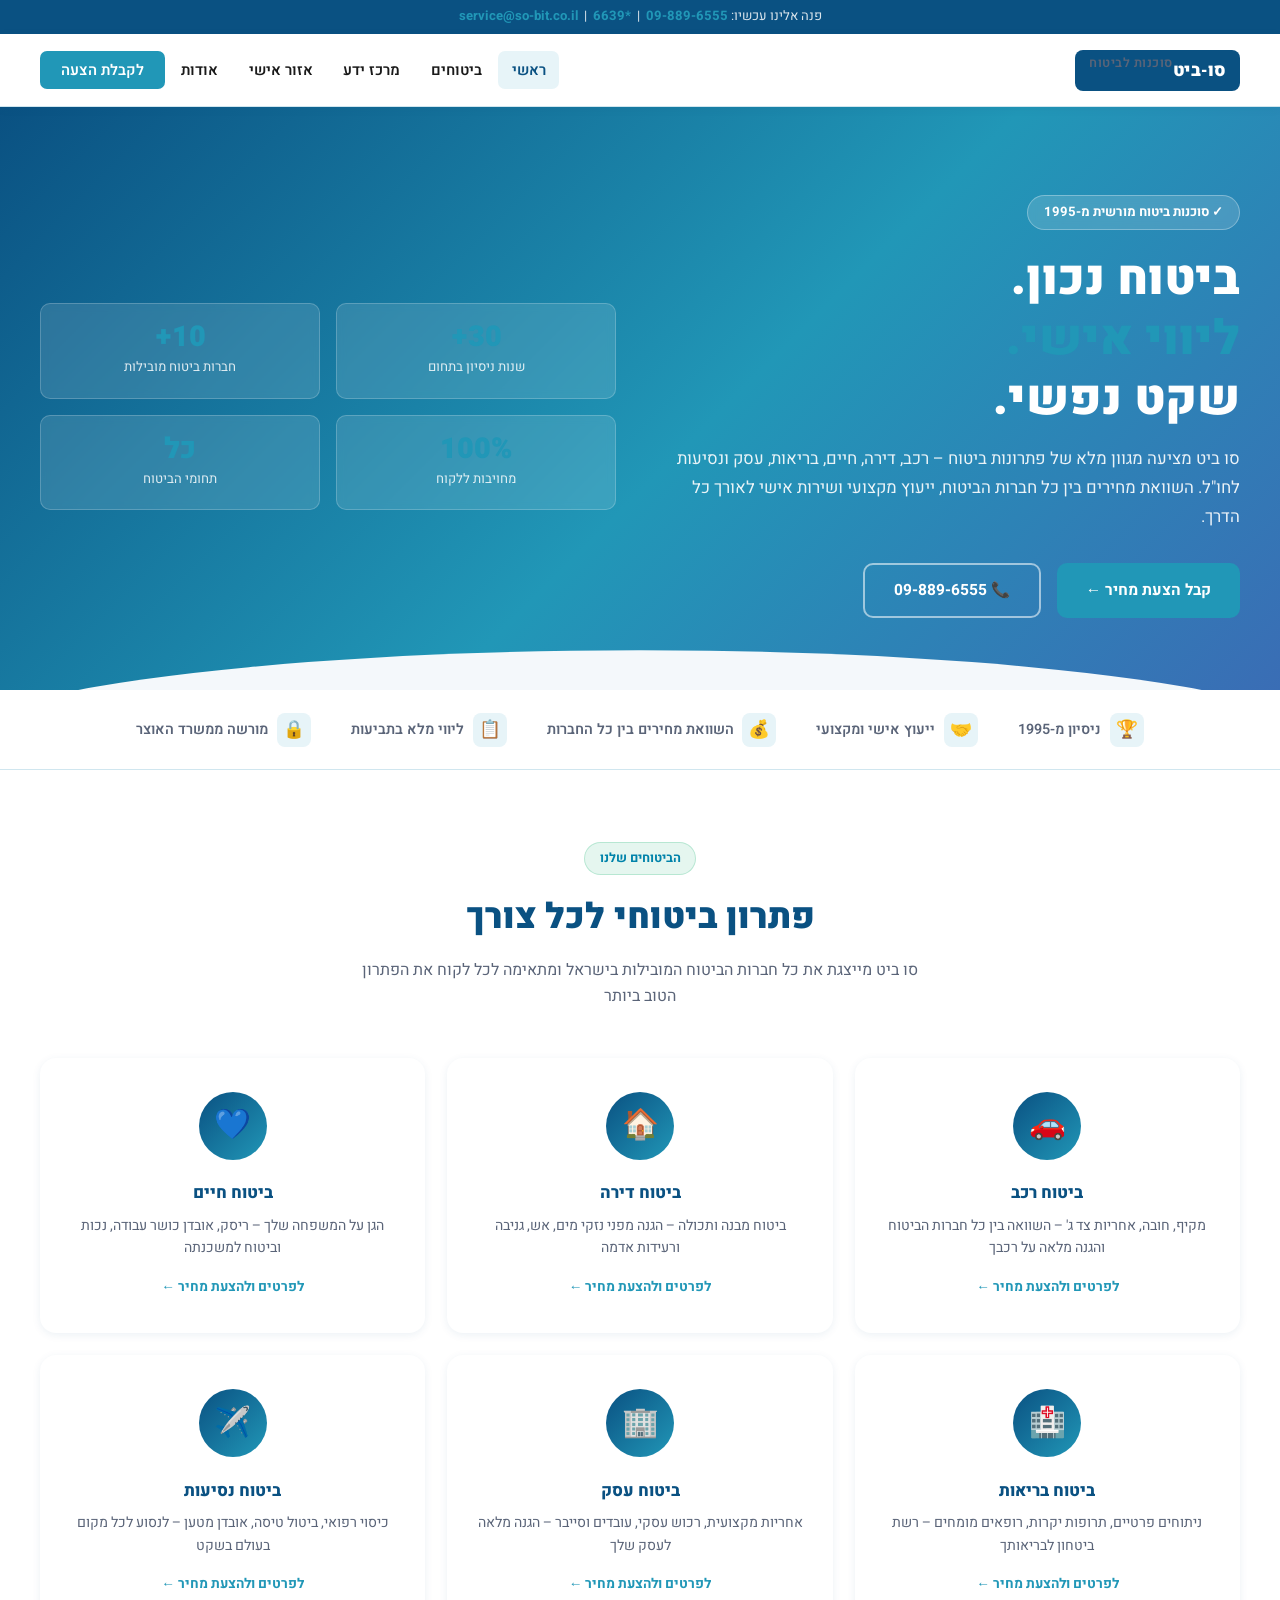
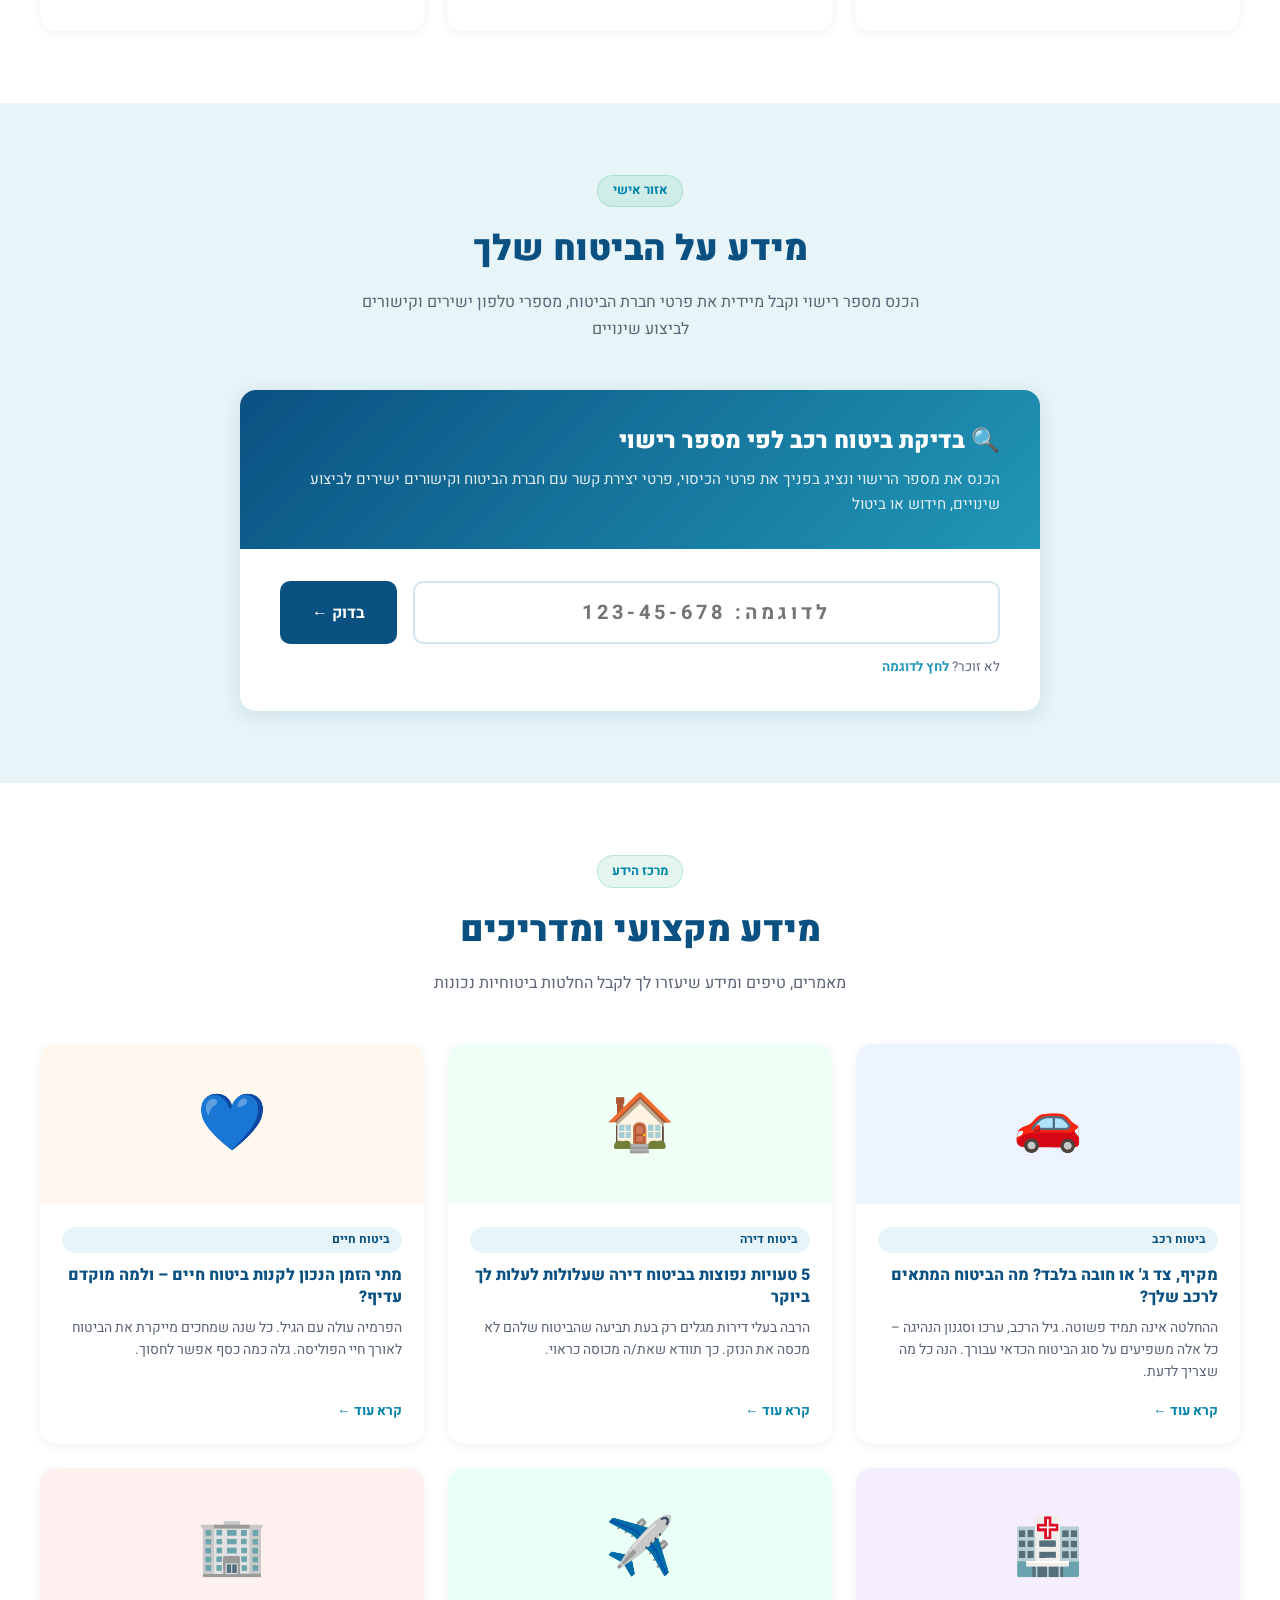
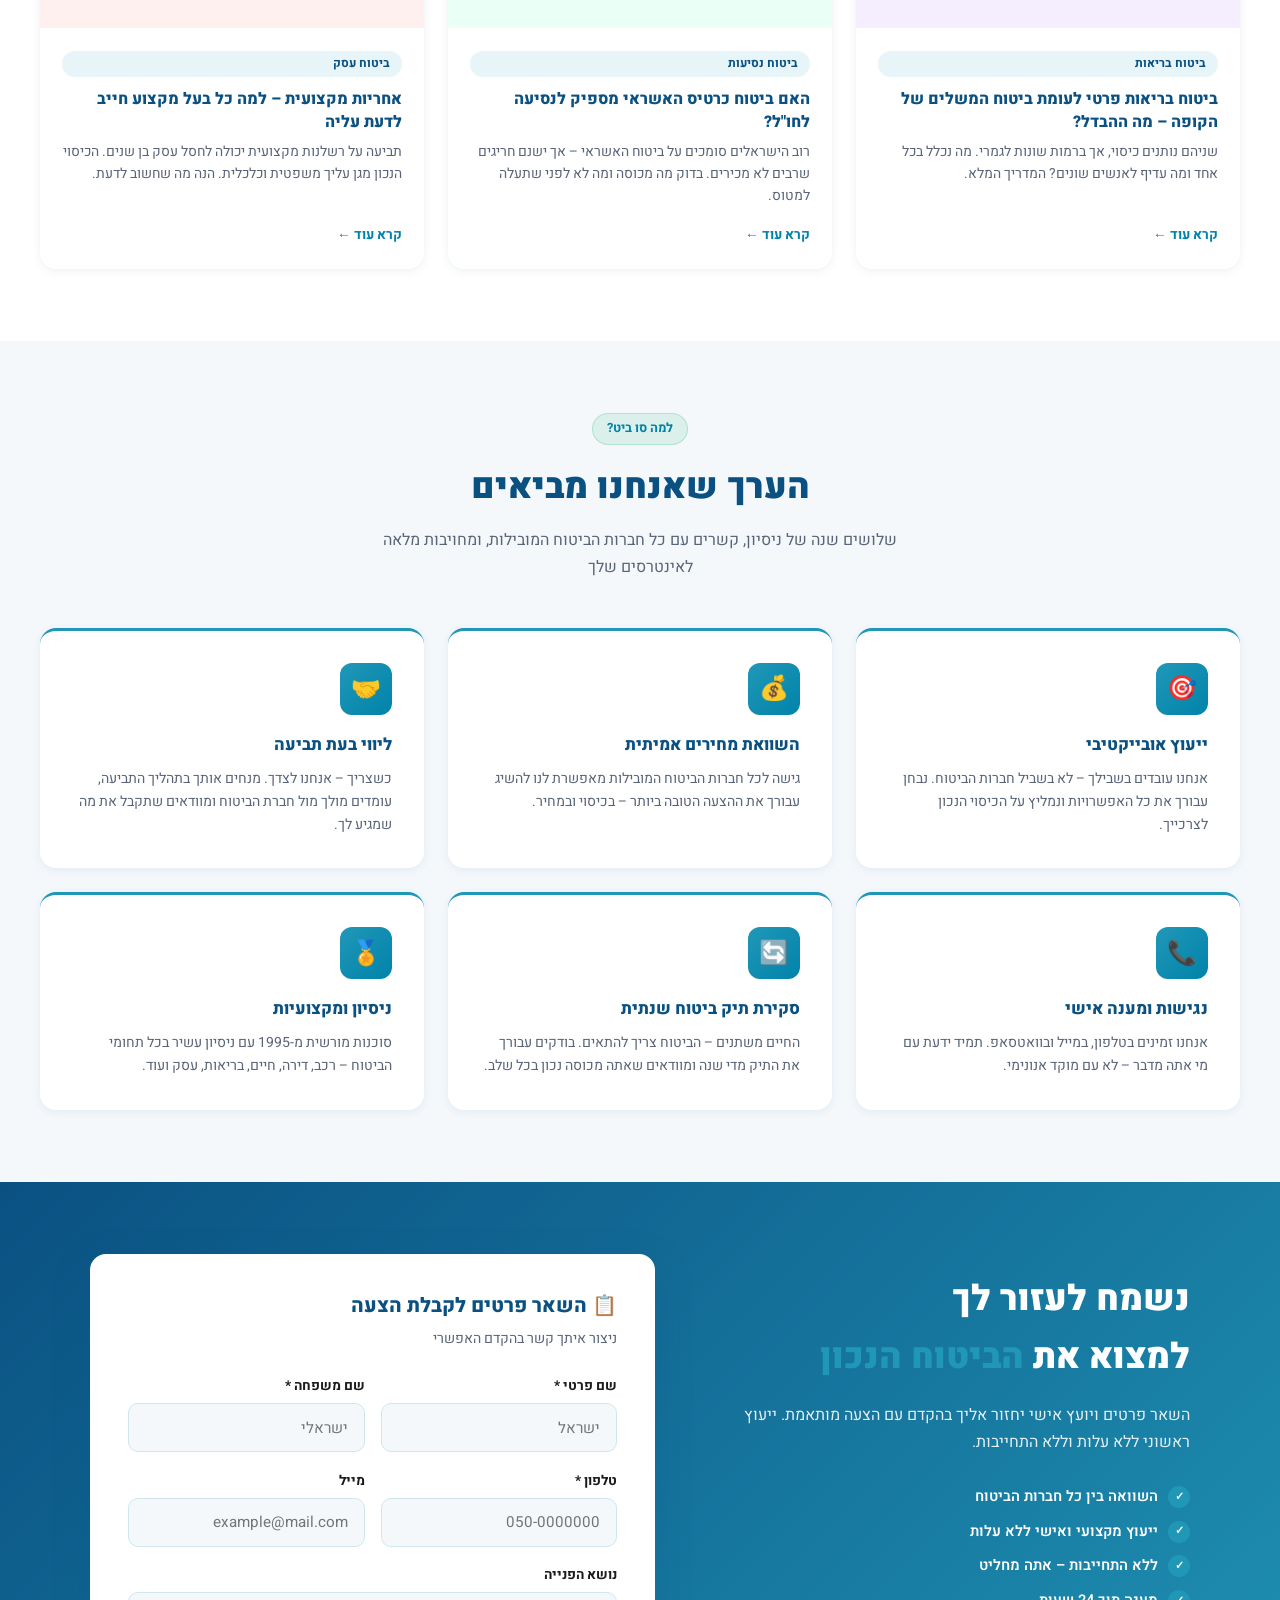
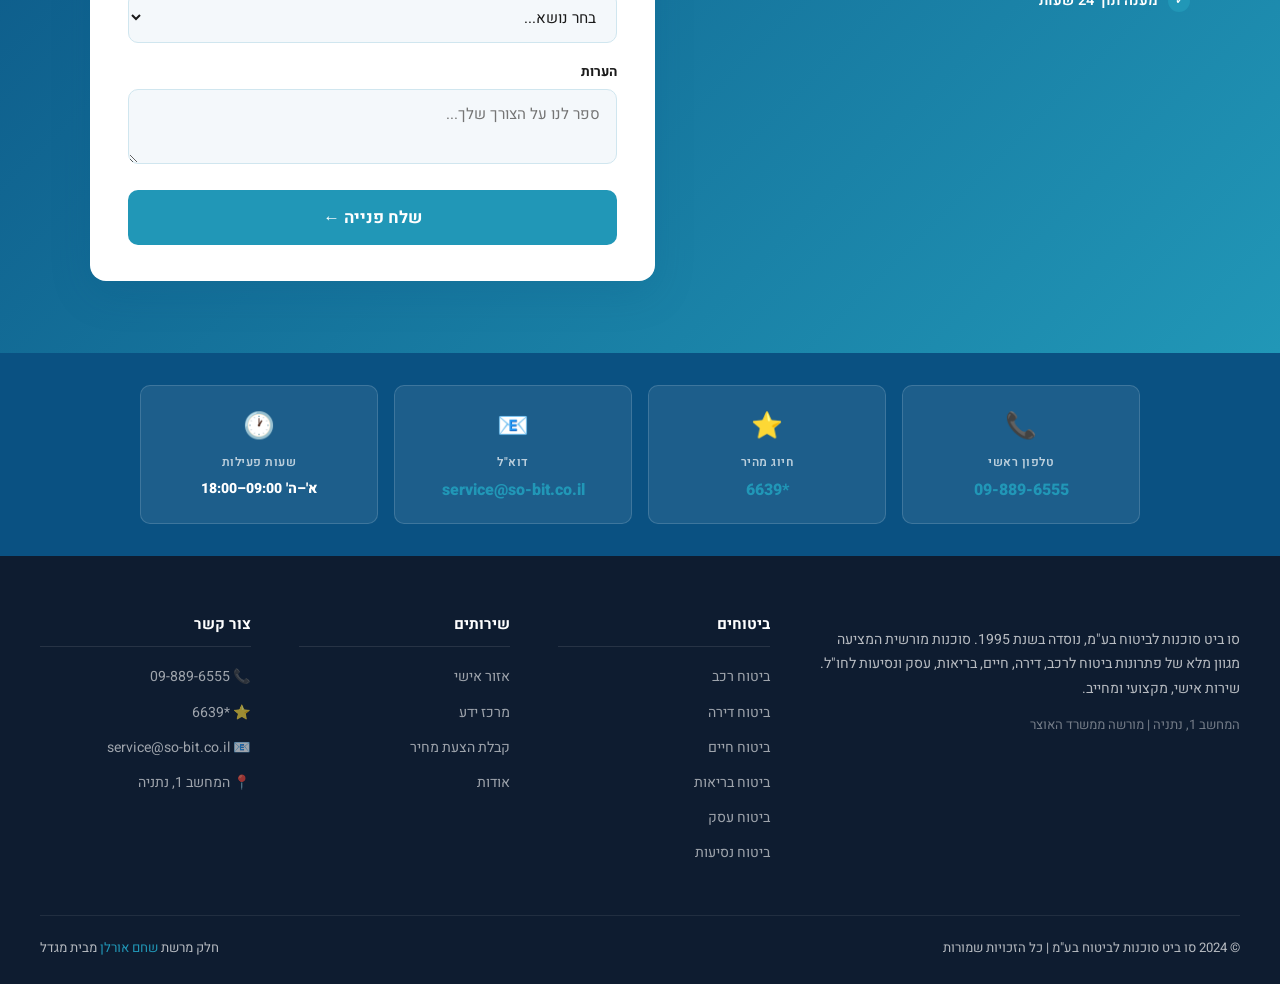
==== commit 0bf03112: "Update logo and color scheme to match Shaham Orlan branding - Replace placeholder logo with actual S" ====
--- a/index.html
+++ b/index.html
@@ -20,7 +20,7 @@
 <nav class="navbar">
   <div class="navbar-inner">
     <a href="index.html" class="logo">
-      <img src="https://shaham-orlan.co.il/wp-content/uploads/2024/04/so-bit-logo.png"
+      <img src="https://shaham-orlan.co.il/wp-content/uploads/2023/09/SO-bit-logo.cleaned-300x141.jpg"
            alt="סו ביט ביטוח"
            onerror="this.style.display='none'; this.nextElementSibling.style.display='flex'">
       <span class="logo-fallback" style="display:none;">
@@ -397,7 +397,7 @@
   <div class="footer-inner">
     <div class="footer-grid">
       <div class="footer-brand footer-col">
-        <img src="https://shaham-orlan.co.il/wp-content/uploads/2024/04/so-bit-logo.png"
+        <img src="https://shaham-orlan.co.il/wp-content/uploads/2023/09/SO-bit-logo.cleaned-300x141.jpg"
              alt="סו ביט" class="footer-logo-img"
              onerror="this.style.display='none'">
         <p>סו ביט סוכנות לביטוח בע"מ, נוסדה בשנת 1995. סוכנות מורשית המציעה מגוון מלא של פתרונות ביטוח לרכב, דירה, חיים, בריאות, עסק ונסיעות לחו"ל. שירות אישי, מקצועי ומחייב.</p>
--- a/style.css
+++ b/style.css
@@ -1,20 +1,20 @@
 /* ===== GLOBAL ===== */
 :root {
-  --primary:       #1E3A5F;
-  --primary-mid:   #2B5299;
-  --primary-light: #3A6DB5;
-  --accent:        #2CB67D;
-  --accent-dark:   #1F8F5E;
-  --gold:          #D4A017;
-  --text:          #1A1A2E;
+  --primary:       #0a5182;
+  --primary-mid:   #2197B7;
+  --primary-light: #2299b9;
+  --accent:        #2197B7;
+  --accent-dark:   #0083aa;
+  --gold:          #007fa6;
+  --text:          #1a1a1a;
   --text-light:    #5A6478;
-  --bg:            #F4F7FB;
-  --bg2:           #EDF1F7;
+  --bg:            #f4f8fb;
+  --bg2:           #e7f4f8;
   --white:         #FFFFFF;
-  --border:        #DDE3EE;
-  --shadow-sm:     0 2px 8px rgba(30,58,95,0.08);
-  --shadow:        0 4px 20px rgba(30,58,95,0.12);
-  --shadow-lg:     0 12px 40px rgba(30,58,95,0.18);
+  --border:        #d0e6ef;
+  --shadow-sm:     0 2px 8px rgba(10,81,130,0.08);
+  --shadow:        0 4px 20px rgba(10,81,130,0.12);
+  --shadow-lg:     0 12px 40px rgba(10,81,130,0.18);
   --radius:        10px;
   --radius-lg:     16px;
 }
@@ -66,8 +66,9 @@
   gap: 10px;
 }
 .logo img {
-  height: 48px;
+  height: 52px;
   width: auto;
+  object-fit: contain;
 }
 .logo-fallback {
   background: var(--primary);
